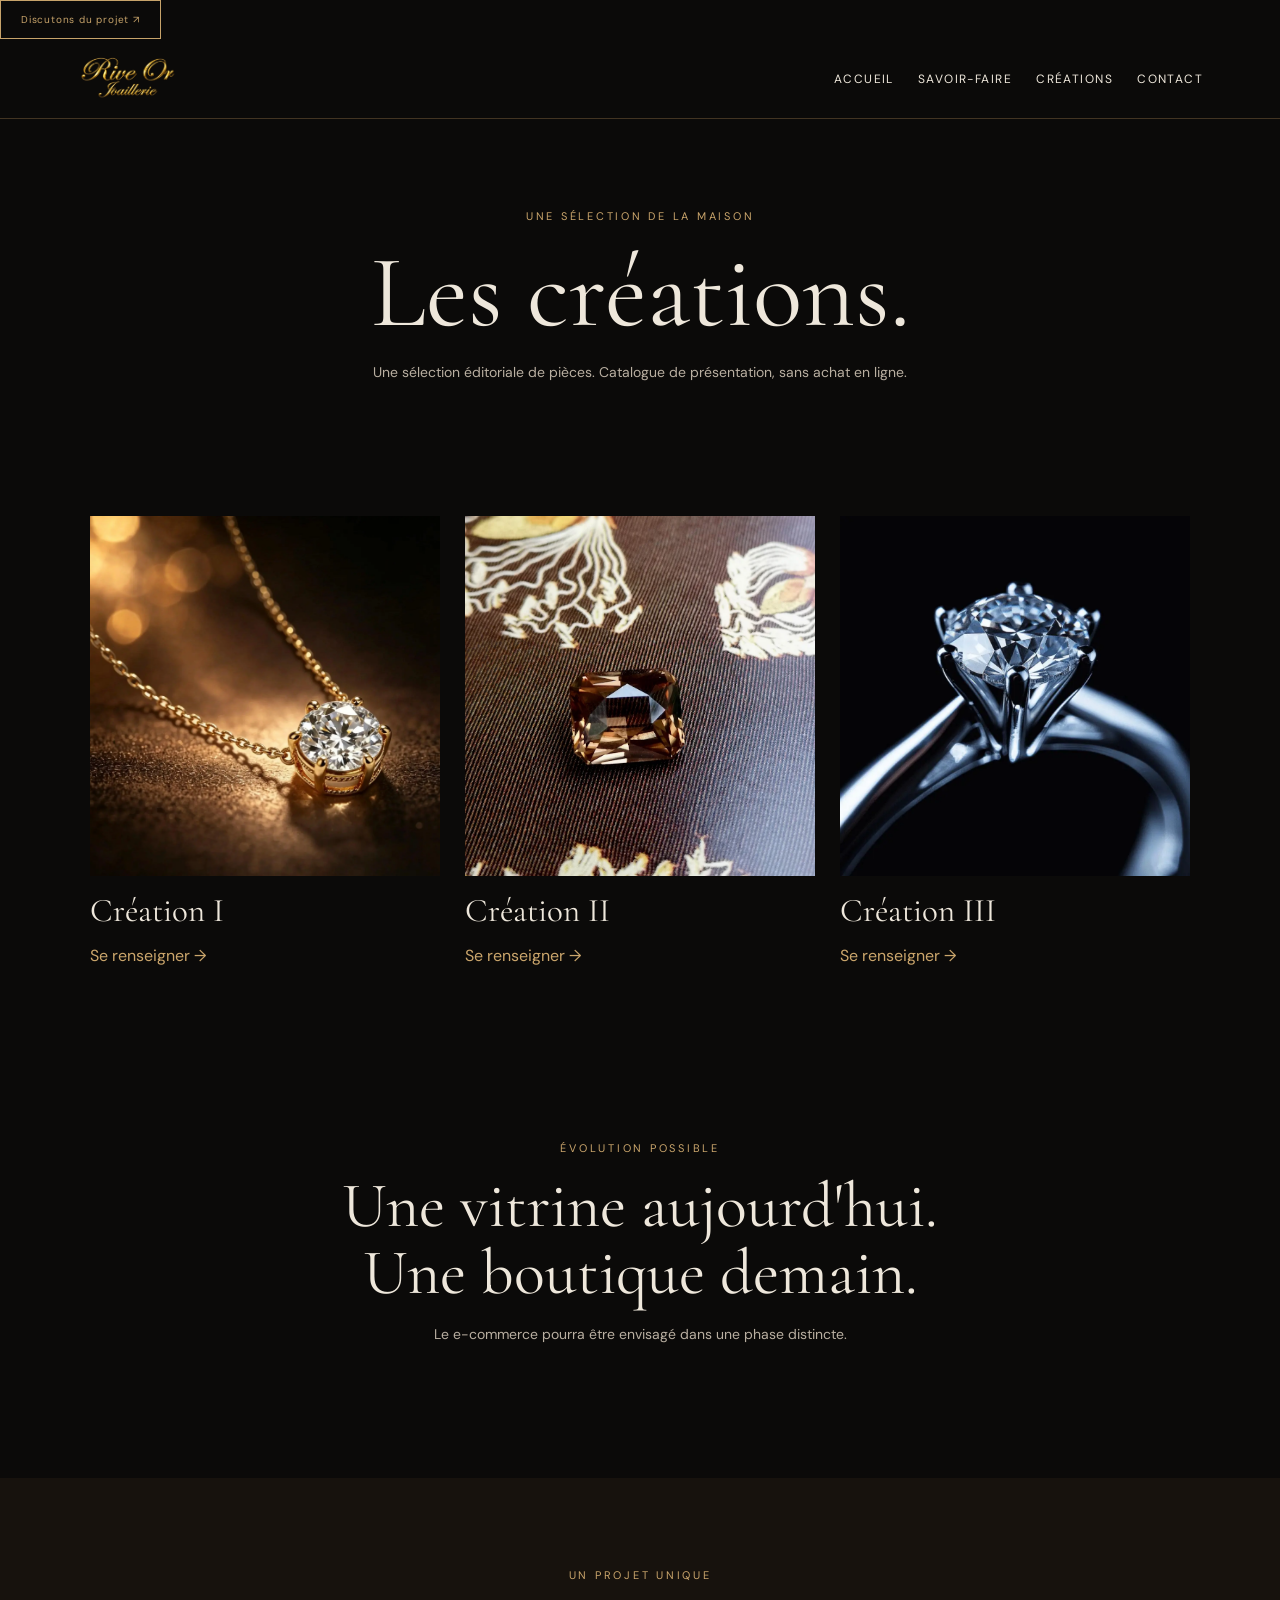
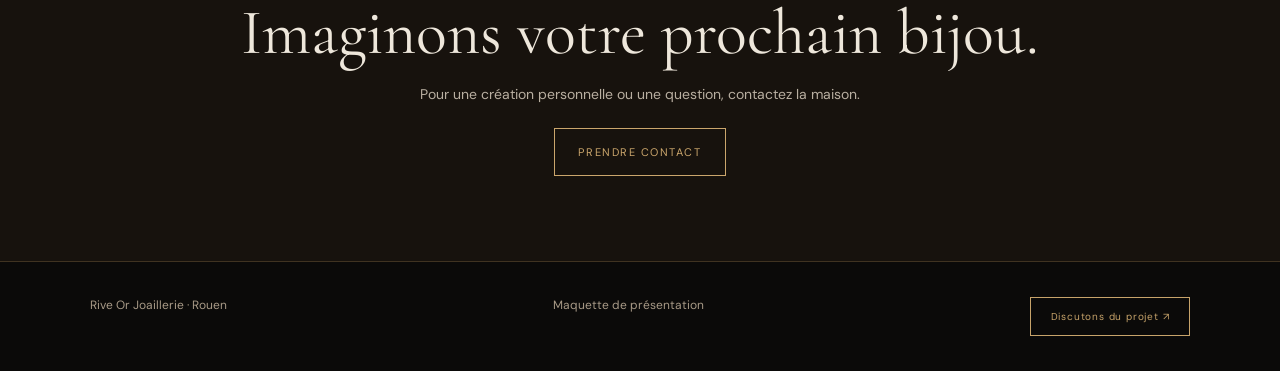
==== creations.html @ 43da9716 "first version" ====
<!doctype html>
<html lang="fr">

<head>
    <meta charset="utf-8">
    <meta name="viewport" content="width=device-width,initial-scale=1">
    <meta name="robots" content="noindex,nofollow">
    <title>Créations — Rive Or · Concept</title>
    <link rel="stylesheet" href="style.css">
    <link rel="icon" type="image/jpg" href="assets/logo.jpg">
</head>

<body>
    <div class="proposal">
    <button class="proposal-btn" type="button" data-open-contact>
        Discutons du projet ↗
    </button>
    </div>
    <!-- Popup de contact -->
    <dialog id="contact-modal" class="contact-modal" aria-labelledby="contact-title">
    <button class="modal-close" type="button" aria-label="Fermer" data-close-contact>
        &times;
    </button>

    <span class="proposal-label">CONCRÉTISONS CE PROJET</span>

    <h2 id="contact-title">Échangeons ensemble.</h2>

    <p>
        Cette proposition vous plaît ?
        Contactez-moi pour donner vie au futur site de Rive Or Joaillerie.
    </p>

    <div class="modal-contacts">
        <a href="tel:+33637287327">
        ☎ 06 37 28 73 27
        </a>

        <a href="mailto:basile.martinpro@gmail.com">
        ✉ basile.martinpro@gmail.com
        </a>
    </div>
    </dialog>
    <header><a href="index.html"><img src="assets/logo.png" alt="Rive Or Joaillerie"></a><button class="menu"
            aria-label="Menu">Menu ☰</button>
        <nav><a href="index.html">Accueil</a><a href="savoir-faire.html">Savoir-faire</a><a
                href="creations.html">Créations</a><a href="#contact">Contact</a></nav>
    </header>
    <main>
        <div class="intro"><span class="eyebrow">Une sélection de la maison</span>
            <h1>Les créations.</h1>
            <p>Une sélection éditoriale de pièces. Catalogue de présentation, sans achat en ligne.</p>
        </div>
        <section>
            <div class="cards">
                <article>
                    <div class="visual"><img src="assets/img5.webp" alt="Bijou 01"
                            onerror="this.removeAttribute('src')"><span class="placeholder">Photographie à
                            ajouter<br>Bijou 01</span></div>
                    <h3>Création I</h3><a class="gold" href="#contact">Se renseigner →</a>
                </article>
                <article>
                    <div class="visual"><img src="assets/img3.webp" alt="Bijou 02"
                            onerror="this.removeAttribute('src')"><span class="placeholder">Photographie à
                            ajouter<br>Bijou 02</span></div>
                    <h3>Création II</h3><a class="gold" href="#contact">Se renseigner →</a>
                </article>
                <article>
                    <div class="visual"><img src="assets/img6.webp" alt="Bijou 03"
                            onerror="this.removeAttribute('src')"><span class="placeholder">Photographie à
                            ajouter<br>Bijou 03</span></div>
                    <h3>Création III</h3><a class="gold" href="#contact">Se renseigner →</a>
                </article>
            </div>
        </section>
        <section class="sectionhead"><span class="eyebrow">Évolution possible</span>
            <h2>Une vitrine aujourd'hui.<br>Une boutique demain.</h2>
            <p>Le e-commerce pourra être envisagé dans une phase distincte.</p>
        </section>
    </main>
    <section class="contact" id="contact"><span class="eyebrow">Un projet unique</span>
        <h2>Imaginons votre prochain bijou.</h2>
        <p>Pour une création personnelle ou une question, contactez la maison.</p><a class="button"
            href="mailto:joaillerie@riveor.com">Prendre contact</a>
    </section>
    <footer><span>Rive Or Joaillerie · Rouen</span><span>Maquette de présentation</span>
    <div class="proposal">
  <button class="proposal-btn" type="button" data-open-contact>
    Discutons du projet ↗
  </button>
    </div>
    </footer>
    <script src="script.js"></script>
</body>

</html>
---- style.css ----
@import url('https://fonts.googleapis.com/css2?family=Cormorant+Garamond:wght@400;600&family=DM+Sans:wght@400;500&display=swap');

:root {
    --gold: #cba66c;
    --bg: #0b0a09;
    --text: #eee7db
}

* {
    box-sizing: border-box
}

body {
    margin: 0;
    background: var(--bg);
    color: var(--text);
    font-family: 'DM Sans', sans-serif
}

a {
    color: inherit;
    text-decoration: none
}

header {
    display: flex;
    align-items: center;
    justify-content: space-between;
    padding: 12px 6vw;
    border-bottom: 1px solid #423422;
    gap: 20px
}

header img {
    width: 100px;
    height: auto;
    object-fit: contain;
}

nav {
    display: flex;
    gap: 24px;
    font-size: 12px;
    letter-spacing: .12em;
    text-transform: uppercase
}

.proposal {
    /* padding: 4px 2vw; */
    color: #e4c9a1;
    font-size: 12px;
    display: flex;
    justify-content: space-between;
    gap: 20px;
    flex-wrap: wrap
}

.proposal a,
.gold {
    color: var(--gold)
}

.hero,
.split {
    display: grid;
    grid-template-columns: 1fr 1fr
}

.hero {
    min-height: 75vh
}

.copy {
    padding: 8vw 7vw;
    display: flex;
    flex-direction: column;
    justify-content: center
}

h1,
h2,
h3 {
    font-family: 'Cormorant Garamond', serif;
    font-weight: 400
}

h1 {
    font-size: clamp(60px, 8vw, 118px);
    line-height: .92;
    margin: 20px 0
}

h2 {
    font-size: clamp(40px, 5vw, 70px);
    line-height: 1.05;
    margin: 15px 0
}

h3 {
    font-size: 33px;
    margin: 15px 0
}

.eyebrow {
    font-size: 11px;
    letter-spacing: .25em;
    color: var(--gold);
    text-transform: uppercase
}

p {
    font-size: 14px;
    line-height: 1.9;
    color: #b9afa1;
    max-width: 540px
}

.button {
    display: inline-block;
    border: 1px solid var(--gold);
    padding: 16px 23px;
    color: var(--gold);
    text-transform: uppercase;
    letter-spacing: .14em;
    font-size: 11px;
    margin-top: 20px;
    width: max-content
}

.button:hover {
    background: var(--gold);
    color: #090909
}

.visual {
    position: relative;
    min-height: 440px;
    background: radial-gradient(circle, #30271b, #15110d 75%);
    display: grid;
    place-items: center;
    overflow: hidden
}

.visual img {
    width: 100%;
    height: 100%;
    position: absolute;
    inset: 0;
    object-fit: cover
}

.placeholder {
    font-family: 'Cormorant Garamond', serif;
    color: #9d835d;
    text-align: center;
    font-size: 28px;
    padding: 20px
}

.visual:has(img[src]) .placeholder {
    display: none
}

section {
    padding: 85px 7vw
}

.sectionhead {
    text-align: center;
    margin-bottom: 45px
}

.sectionhead p,
.contact p {
    margin: auto
}

.cards {
    display: grid;
    grid-template-columns: repeat(3, 1fr);
    gap: 25px
}

.cards .visual {
    min-height: 360px
}

.split {
    gap: 7vw;
    align-items: center
}

.split .visual {
    min-height: 500px
}

.contact {
    background: #17120d;
    text-align: center
}

footer {
    padding: 35px 7vw;
    border-top: 1px solid #403321;
    font-size: 12px;
    color: #a89a87;
    display: flex;
    justify-content: space-between;
    gap: 20px;
    flex-wrap: wrap
}

.intro {
    text-align: center;
    padding: 85px 7vw 45px
}

.intro p {
    margin: auto
}

.menu {
    display: none;
    background: none;
    color: var(--gold);
    border: 1px solid #665034;
    padding: 10px
}

@media(max-width:750px) {
    .menu {
        display: block
    }

    header {
        flex-wrap: wrap
    }

    nav {
        display: none;
        flex-basis: 100%;
        flex-direction: column;
        padding: 15px 0
    }

    nav.open {
        display: flex
    }

    .hero,
    .split {
        grid-template-columns: 1fr
    }

    .hero .visual {
        grid-row: 1;
        min-height: 340px
    }

    .copy {
        padding: 65px 7vw
    }

    .cards {
        grid-template-columns: 1fr
    }

    section {
        padding: 60px 7vw
    }

    .split .visual {
        min-height: 380px
    }
}

/* Bouton du bandeau */
.proposal-btn {
  background: transparent;
  border: 1px solid #c7a36a;
  color: #c7a36a;
  padding: 12px 20px;
  font-family: inherit;
  font-size: 10px;
  letter-spacing: 0.08em;
  cursor: pointer;
  white-space: nowrap;
  transition: all 0.2s ease;
}

.proposal-btn:hover {
  background: #c7a36a;
  color: #0b0a09;
}

/* Popup */
.contact-modal {
  position: fixed;
  max-width: 460px;
  width: calc(100% - 32px);
  padding: 55px 35px;
  background: #0b0a09;
  color: #f2ede5;
  border: 1px solid #c7a36a;
  text-align: center;
  box-shadow: 0 20px 80px #0009;
}

.contact-modal::backdrop {
  background: rgba(0, 0, 0, 0.82);
  backdrop-filter: blur(6px);
}

.contact-modal h2 {
  font-family: "Cormorant Garamond", serif;
  font-size: 44px;
  font-weight: 400;
  margin: 20px 0;
}

.contact-modal p {
  color: #b5aea4;
  font-size: 14px;
  line-height: 1.8;
  margin: 0 auto;
}

.modal-close {
  position: absolute;
  top: 12px;
  right: 18px;
  background: none;
  border: none;
  color: #c7a36a;
  font-size: 30px;
  cursor: pointer;
}

.modal-contacts {
  display: flex;
  flex-direction: column;
  gap: 15px;
  margin-top: 35px;
}

.modal-contacts a {
  color: #c7a36a;
  padding: 14px;
  border: 1px solid #5b4830;
  text-decoration: none;
  font-size: 14px;
  overflow-wrap: anywhere;
  transition: 0.2s;
}

.modal-contacts a:hover {
  background: #c7a36a;
  color: #0b0a09;
}

@media (max-width: 650px) {
  .contact-modal {
    padding: 45px 20px;
  }

  .contact-modal h2 {
    font-size: 36px;
  }
}
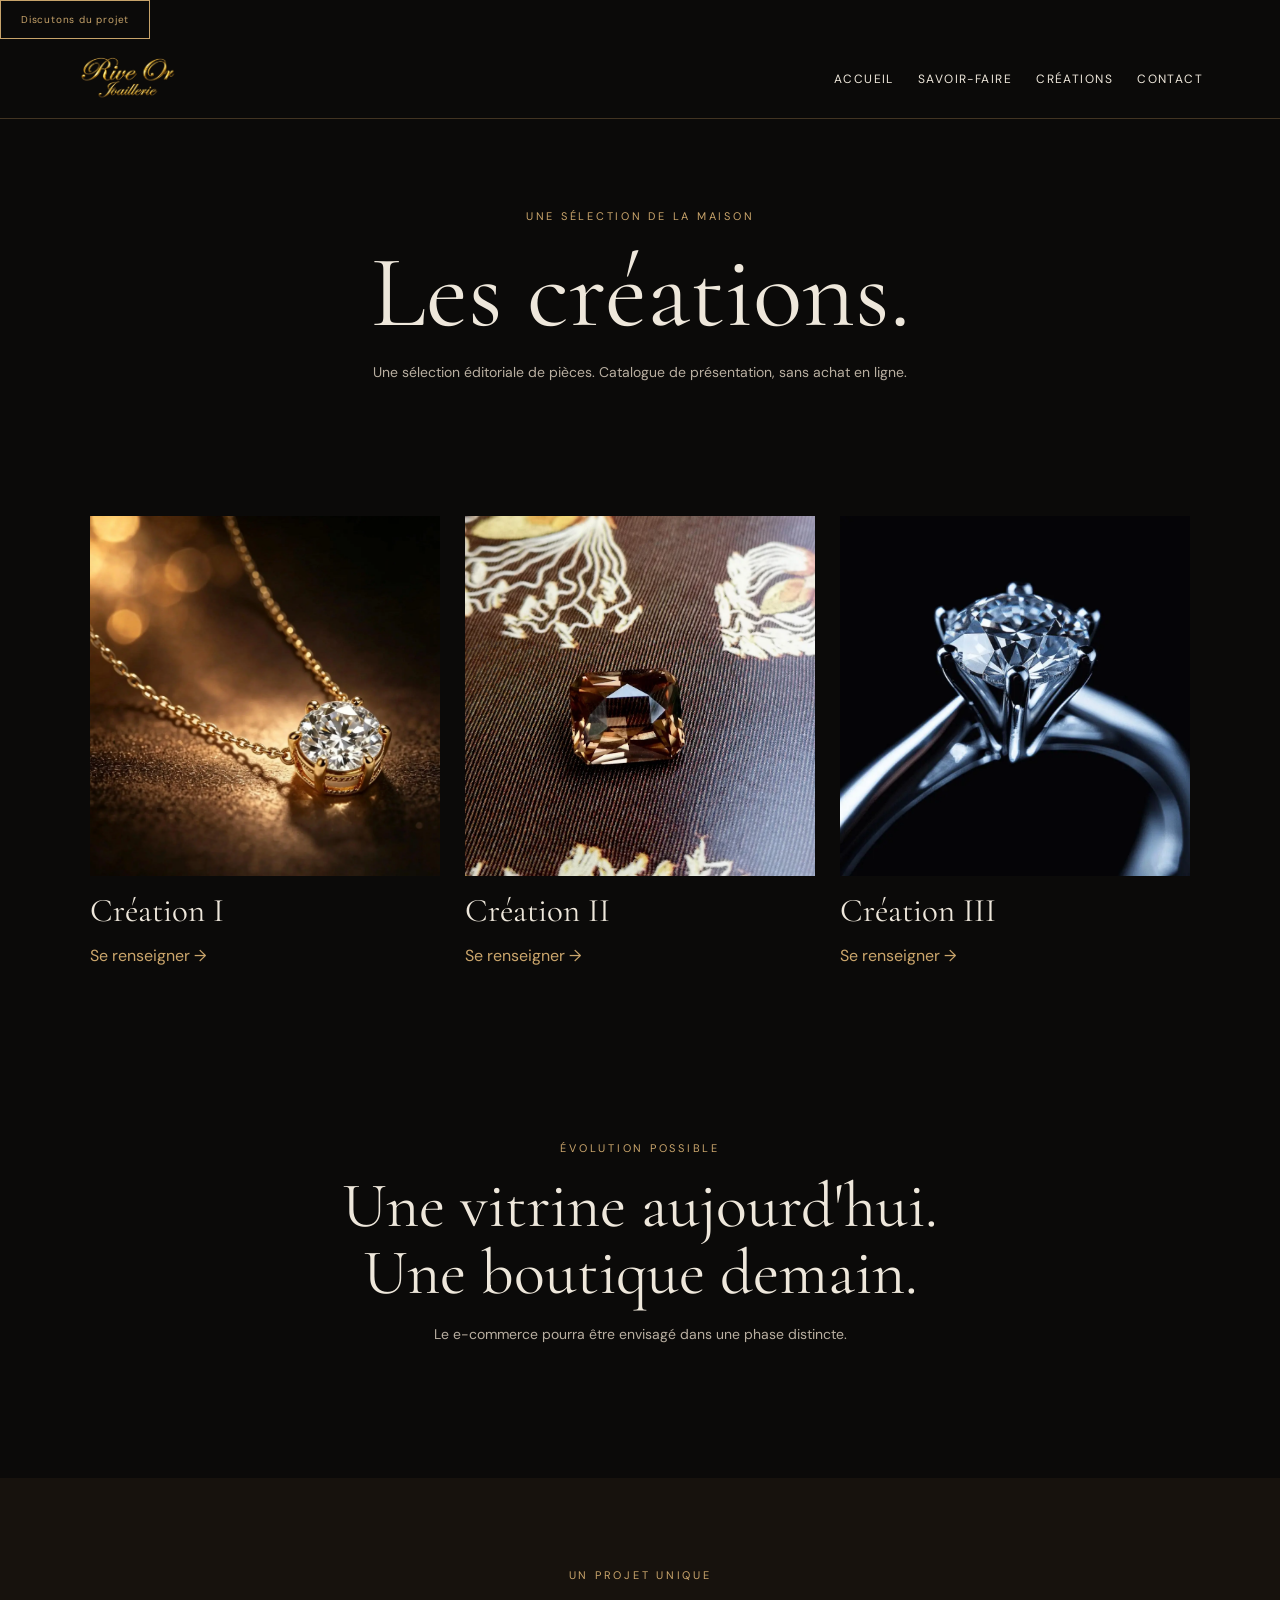
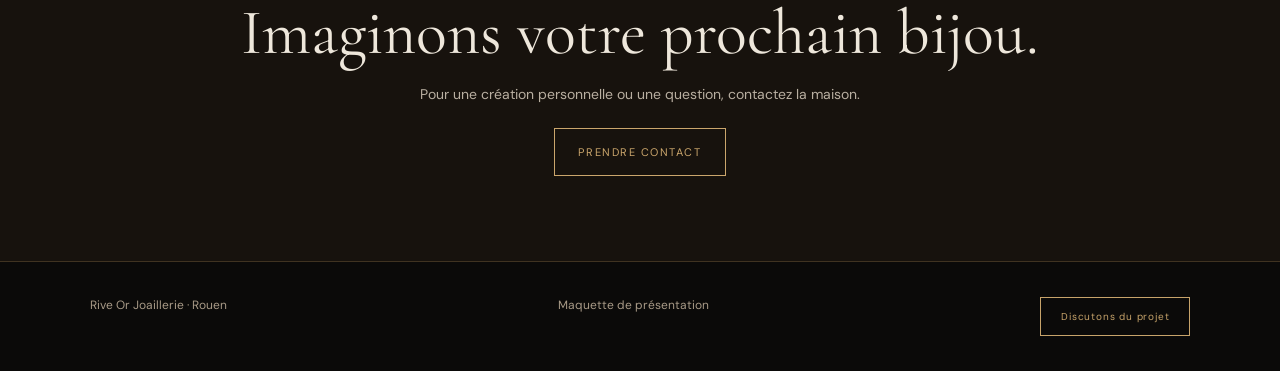
==== commit 0e7cdea0: "Clean arrow" ====
--- a/creations.html
+++ b/creations.html
@@ -13,7 +13,7 @@
 <body>
     <div class="proposal">
     <button class="proposal-btn" type="button" data-open-contact>
-        Discutons du projet ↗
+        Discutons du projet
     </button>
     </div>
     <!-- Popup de contact -->
@@ -86,7 +86,7 @@
     <footer><span>Rive Or Joaillerie · Rouen</span><span>Maquette de présentation</span>
     <div class="proposal">
   <button class="proposal-btn" type="button" data-open-contact>
-    Discutons du projet ↗
+    Discutons du projet
   </button>
     </div>
     </footer>
